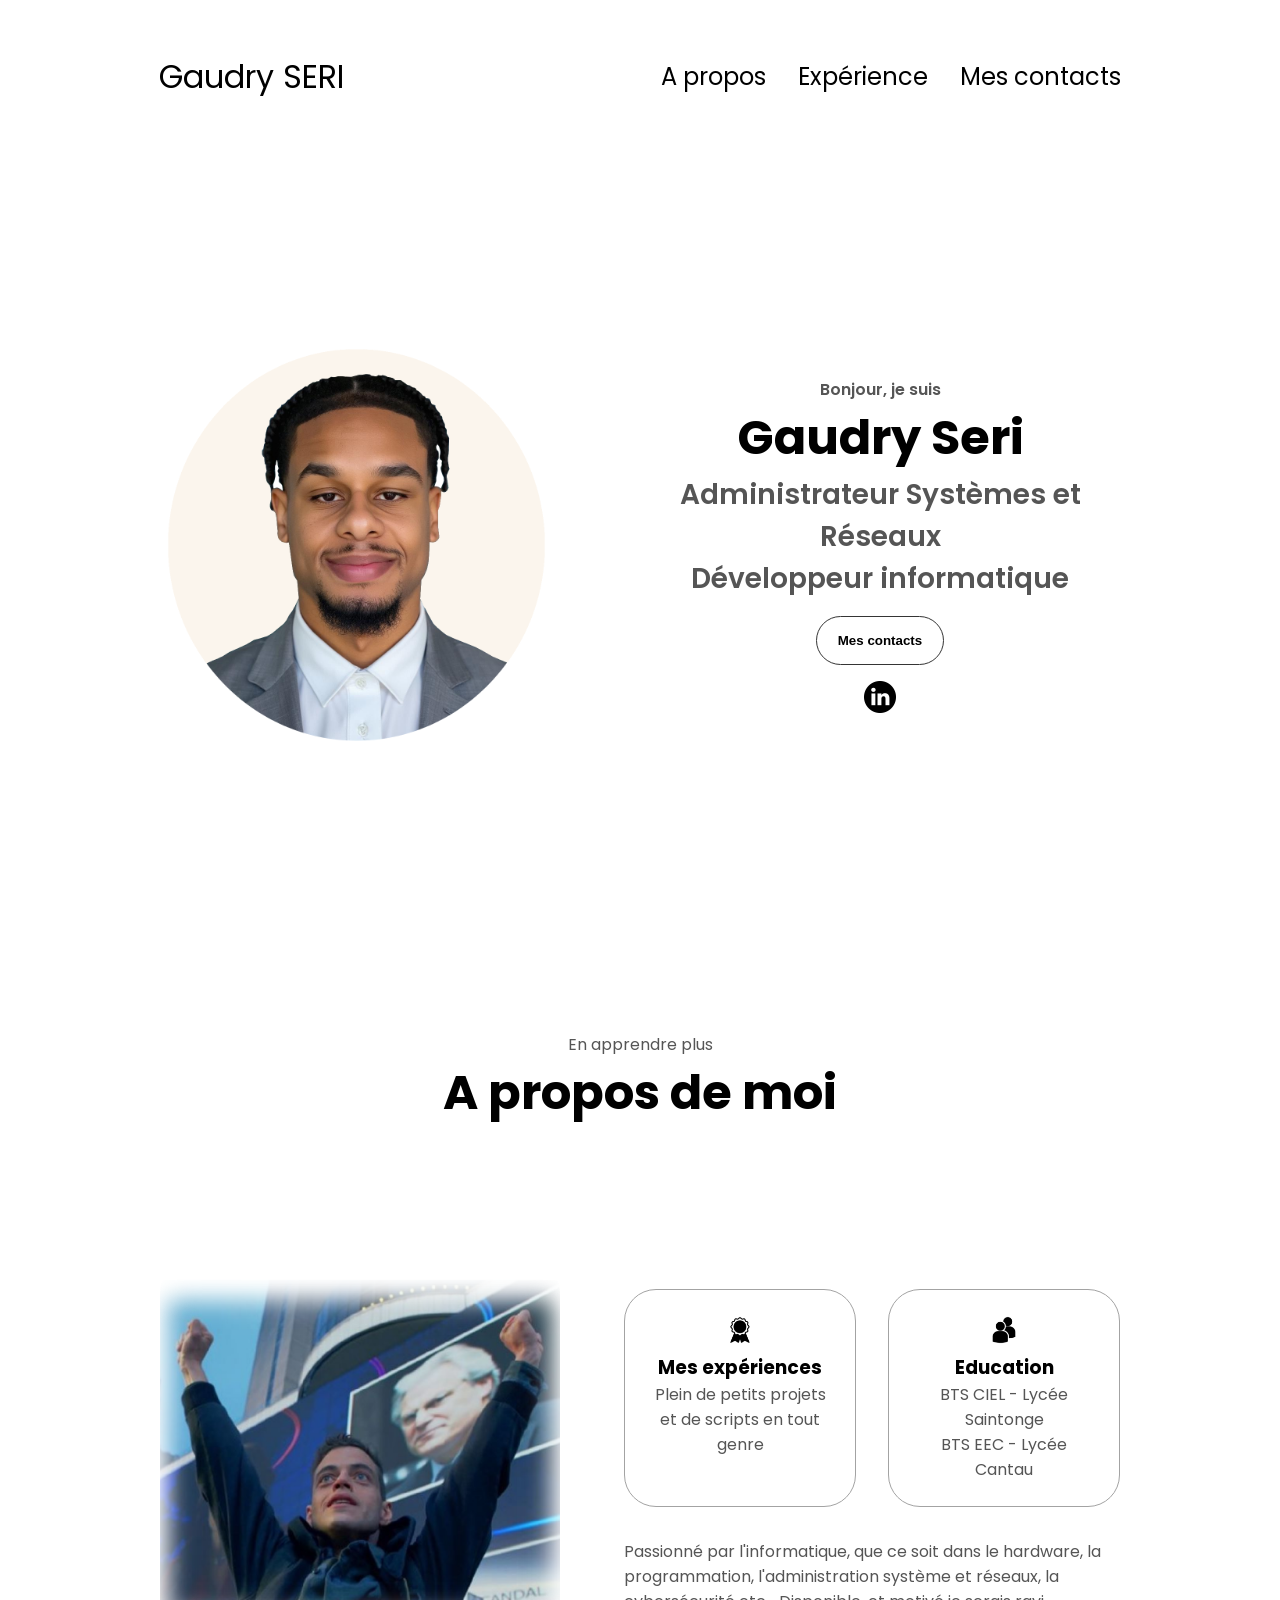
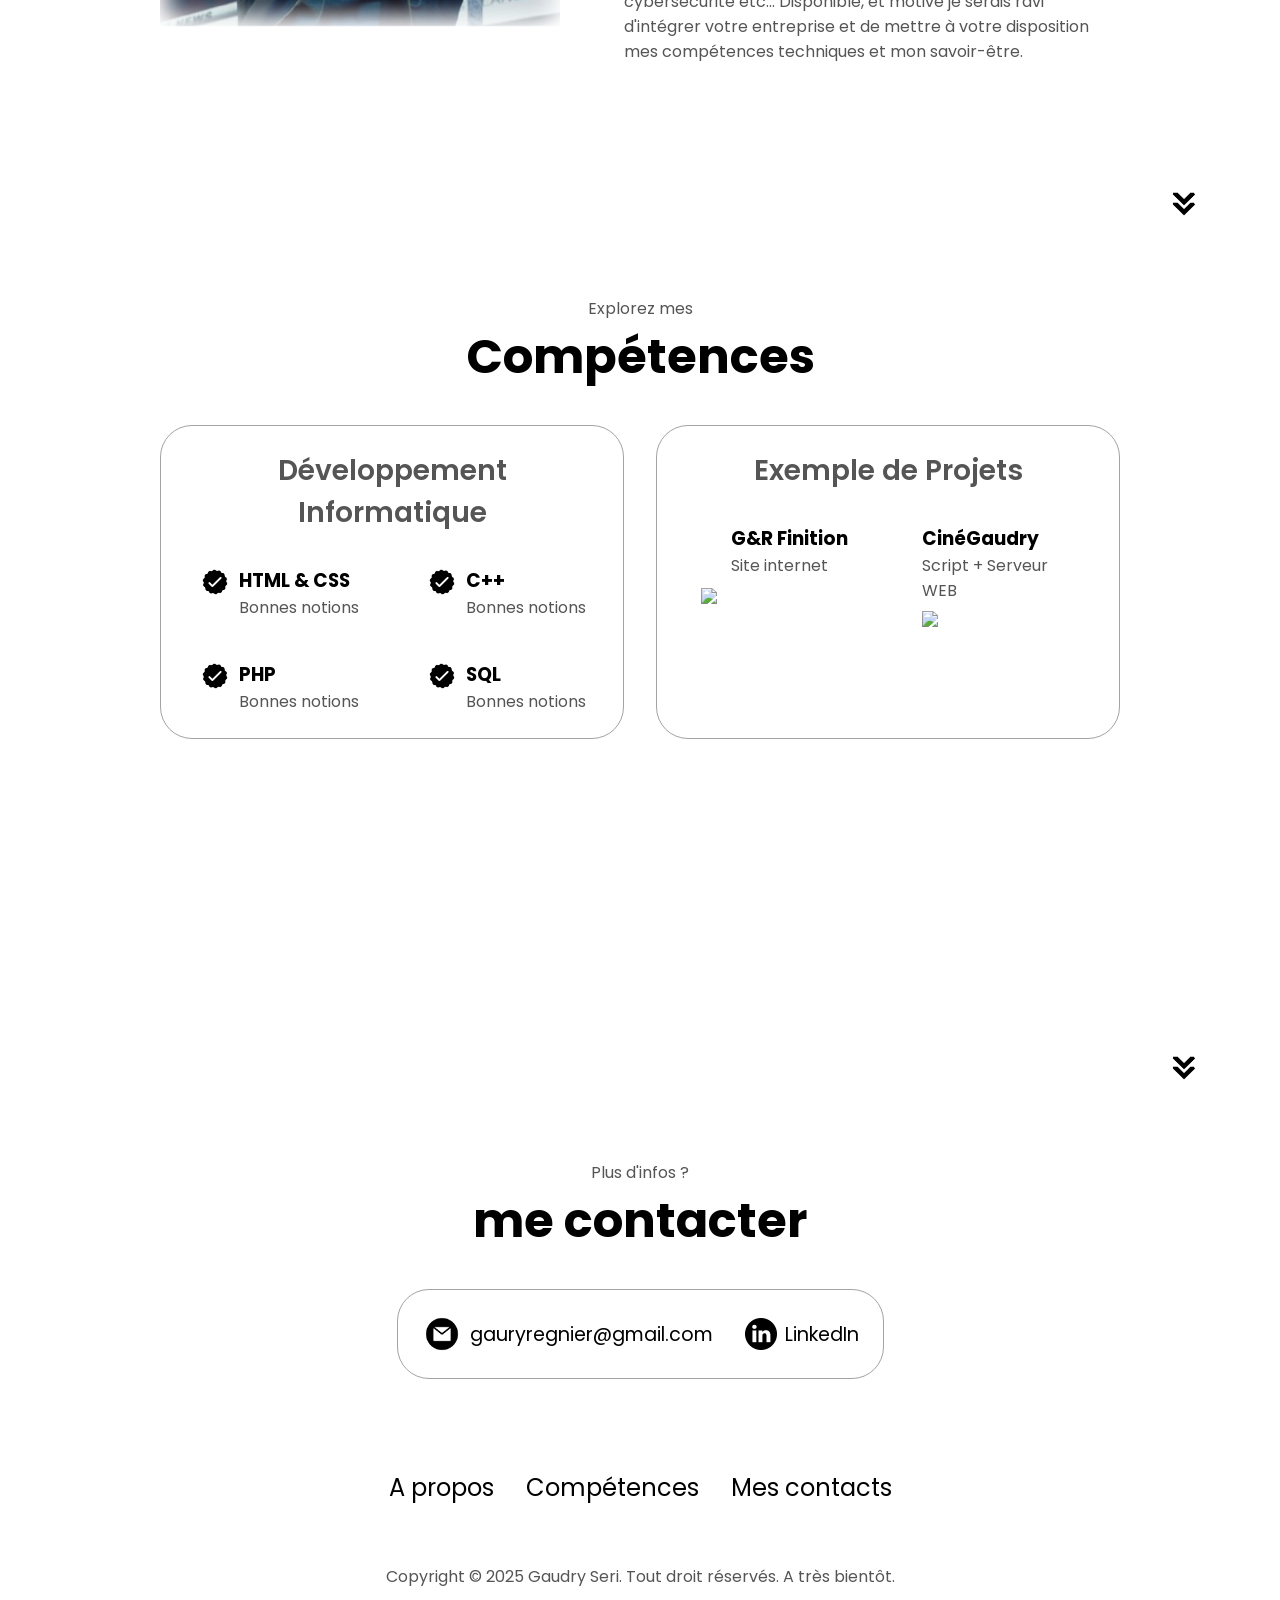
==== index.html @ b8d7e2d5 "Add files via upload" ====
<!DOCTYPE html>
<html lang="en">
  <head>
    <meta charset="UTF-8" />
    <meta http-equiv="X-UA-Compatible" content="IE=edge" />
    <meta name="viewport" content="width=device-width, initial-scale=1.0" />
    <title>Mon Portfolio</title>
    <link rel="stylesheet" href="style.css" />
    <link rel="stylesheet" href="mediaqueries.css" />
  </head>
  <body>
    <nav id="desktop-nav">
      <div class="logo">Gaudry SERI</div>
      <div>
        <ul class="nav-links">
          <li><a href="#about">A propos</a></li>
          <li><a href="#experience">Expérience</a></li>
          <li><a href="#contact">Mes contacts</a></li>
        </ul>
      </div>
    </nav>
    <nav id="hamburger-nav">
      <div class="logo">Gaudry Seri</div>
      <div class="hamburger-menu">
        <div class="hamburger-icon" onclick="toggleMenu()">
          <span></span>
          <span></span>
          <span></span>
        </div>
        <div class="menu-links">
          <li><a href="#about" onclick="toggleMenu()">A propos</a></li>
          <li><a href="#experience" onclick="toggleMenu()">Compétences</a></li>
          <li><a href="#contact" onclick="toggleMenu()">Mes contacts</a></li>
        </div>
      </div>
    </nav>
    <section id="profile">
      <div class="section__pic-container">
        <img src="./assets/profile.png" alt="Photo de profil Marouane Stob" />
      </div>
      <div class="section__text">
        <p class="section__text__p1">Bonjour, je suis</p>
        <h1 class="title">Gaudry Seri</h1>
        <p class="section__text__p2">Administrateur Systèmes et Réseaux<br> Développeur informatique </p>
        <div class="btn-container">
          <button class="btn btn-color-2" onclick="location.href='./#contact'">
            Mes contacts
          </button>
        </div>
        <div id="socials-container">
          <img
            src="./assets/linkedin.png"
            alt="My LinkedIn profile"
            class="icon"
            onclick="location.href='https://www.linkedin.com/in/gaudry-seri/'"
          />
        </div>
      </div>
    </section>
    <section id="about">
      <p class="section__text__p1">En apprendre plus</p>
      <h1 class="title">A propos de moi</h1>
      <div class="section-container">
        <div class="section__pic-container">
          <img
            src="./assets/eliottof.png"
            alt="Photo de profile"
            class="about-pic"
          />
        </div>
        <div class="about-details-container">
          <div class="about-containers">
            <div class="details-container">
              <img
                src="./assets/experience.png"
                alt="Icon expérience"
                class="icon"
              />
              <h3>Mes expériences</h3>
              <p>Plein de petits projets et de scripts en tout genre</p>
            </div>
            <div class="details-container">
              <img
                src="./assets/education.png"
                alt="Education icon"
                class="icon"
              />
              <h3>Education</h3>
              <p>BTS CIEL - Lycée Saintonge<br />BTS EEC - Lycée Cantau</p>
            </div>
          </div>
          <div class="text-container">
            <p>
              Passionné par l'informatique, que ce soit dans le hardware, la programmation, l'administration système et réseaux, la cybersécurité etc...
Disponible, et motivé je serais ravi d'intégrer votre entreprise et de mettre à votre disposition mes compétences techniques et mon savoir-être.
          </div>
        </div>
      </div>
      <img
        src="./assets/arrow.png"
        alt="Arrow icon"
        class="icon arrow"
        onclick="location.href='./#experience'"
      />
    </section>
    <section id="experience">
      <p class="section__text__p1">Explorez mes</p>
      <h1 class="title">Compétences</h1>
      <div class="experience-details-container">
        <div class="about-containers">
          <div class="details-container">
            <h2 class="experience-sub-title">Développement Informatique</h2>
            <div class="article-container">
              <article>
                <img
                  src="./assets/checkmark.png"
                  alt="Experience icon"
                  class="icon"
                />
                <div>
                  <h3>HTML & CSS</h3>
                  <p>Bonnes notions</p>
                </div>
              </article>
              <article>
                <img
                  src="./assets/checkmark.png"
                  alt="Experience icon"
                  class="icon"
                />
                <div>
                  <h3>C++</h3>
                  <p>Bonnes notions</p>
                </div>
              </article>
              <article>
                <img
                  src="./assets/checkmark.png"
                  alt="Experience icon"
                  class="icon"
                />
                <div>
                  <h3>PHP</h3>
                  <p>Bonnes notions</p>
                </div>
              </article>
              <article>
                <img
                  src="./assets/checkmark.png"
                  alt="Experience icon"
                  class="icon"
                />
                <div>
                  <h3>SQL</h3>
                  <p>Bonnes notions</p>
                </div>
              </article>             
            </div>
          </div>
          <div class="details-container">
            <h2 class="experience-sub-title">Exemple de Projets</h2>
            <div class="article-container">
              <article>
                <div>
                  <h3 style="margin-left: 30px;">G&R Finition</h3>
                  <p style="position: relative; margin-left: 30px;">Site internet</p>
                  <a href="https://www.grfinition.com/" target="_blank">
                  <img src="../portfolio-marouane-main/assets/grfinition.png" class="grfinition">
                </a>
                </div>
              </article>
              <article>
                <div>
                  <h3>CinéGaudry</h3>
                  <p>Script + Serveur WEB</p>
                  <a href="../portfolio-marouane-main/assets/Scrapping.pdf" download>
                    <img src="../portfolio-marouane-main/assets/cine.png" class="cine">
                  </a>
                </div>
              </article>
            </div>
          </div>
        </div>
      </div>
      <img
        src="./assets/arrow.png"
        alt="Arrow icon"
        class="icon arrow"
        onclick="location.href='./#contact'"
      />
    </section>
    <section id="contact">
      <p class="section__text__p1">Plus d'infos ?</p>
      <h1 class="title">me contacter</h1>
      <div class="contact-info-upper-container">
        <div class="contact-info-container">
          <img
            src="./assets/email.png"
            alt="Email icon"
            class="icon contact-icon email-icon"
          />
          <p><a href="mailto:marouanestob298@gmail.com">gauryregnier@gmail.com</a></p>
        </div>
        <div class="contact-info-container">
          <img
            src="./assets/linkedin.png"
            alt="LinkedIn icon"
            class="icon contact-icon"
          />
          <p><a href="https://www.linkedin.com/in/gaudry-seri/" target="_blank">LinkedIn</a></p>
        </div>
      </div>
    </section>
    <footer>
      <nav>
        <div class="nav-links-container">
          <ul class="nav-links">
            <li><a href="#about">A propos</a></li>
            <li><a href="#experience">Compétences</a></li>
            <li><a href="#contact">Mes contacts</a></li>
          </ul>
        </div>
      </nav>
      <p>Copyright &#169; 2025 Gaudry Seri. Tout droit réservés. A très bientôt.</p>
    </footer>
    <script src="script.js"></script>
  </body>
</html>
---- style.css ----
/* GENERAL */

@import url("https://fonts.googleapis.com/css2?family=Poppins:wght@300;400;500;600&display=swap");

* {
  margin: 0;
  padding: 0;
}

body {
  font-family: "Poppins", sans-serif;
}

html {
  scroll-behavior: smooth;
}

p {
  color: rgb(85, 85, 85);
}

/* TRANSITION */

a,
.btn {
  transition: all 300ms ease;
}

/* DESKTOP NAV */

nav,
.nav-links {
  display: flex;
}

nav {
  justify-content: space-around;
  align-items: center;
  height: 17vh;
}

.nav-links {
  gap: 2rem;
  list-style: none;
  font-size: 1.5rem;
}

a {
  color: black;
  text-decoration: none;
  text-decoration-color: white;
}

a:hover {
  color: grey;
  text-decoration: underline;
  text-underline-offset: 1rem;
  text-decoration-color: rgb(181, 181, 181);
}

.logo {
  font-size: 2rem;
}

.logo:hover {
  cursor: default;
}

.grfinition{
  width: 110%;
  margin-top: 10px;
  transition: transform 0.3s ease;
}

.grfinition:hover {
  transform: scale(1.05);
}

.cine{
  width: 90%;
  margin-top: 8px;
  transition: transform 0.3s ease;
}

.cine:hover {
  transform: scale(1.05);
}


/* HAMBURGER MENU */

#hamburger-nav {
  display: none;
}

.hamburger-menu {
  position: relative;
  display: inline-block;
}

.hamburger-icon {
  display: flex;
  flex-direction: column;
  justify-content: space-between;
  height: 24px;
  width: 30px;
  cursor: pointer;
}

.hamburger-icon span {
  width: 100%;
  height: 2px;
  background-color: black;
  transition: all 0.3 ease-in-out;
}

.menu-links {
  position: absolute;
  top: 100%;
  right: 0;
  background-color: white;
  width: fit-content;
  max-height: 0;
  overflow: hidden;
  transition: all 0.3 ease-in-out;
}

.menu-links a {
  display: block;
  padding: 10px;
  text-align: center;
  font-size: 1.5rem;
  color: black;
  text-decoration: none;
  transition: all 0.3 ease-in-out;
}

.menu-links li {
  list-style: none;
}

.menu-links.open {
  max-height: 300px;
}

.hamburger-icon.open span:first-child {
  transform: rotate(45deg) translate(10px, 5px);
}

.hamburger-icon.open span:nth-child(2) {
  opacity: 0;
}

.hamburger-icon.open span:last-child {
  transform: rotate(-45deg) translate(10px, -5px);
}

.hamburger-icon span:first-child {
  transform: none;
}

.hamburger-icon span:first-child {
  opacity: 1;
}

.hamburger-icon span:first-child {
  transform: none;
}

/* SECTIONS */

section {
  padding-top: 4vh;
  height: 96vh;
  margin: 0 10rem;
  box-sizing: border-box;
  min-height: fit-content;
}

.section-container {
  display: flex;
}

/* PROFILE SECTION */

#profile {
  display: flex;
  justify-content: center;
  gap: 5rem;
  height: 80vh;
}

.section__pic-container {
  display: flex;
  height: 400px;
  width: 400px;
  margin: auto 0;
}

.section__text {
  align-self: center;
  text-align: center;
}

.section__text p {
  font-weight: 600;
}

.section__text__p1 {
  text-align: center;
}

.section__text__p2 {
  font-size: 1.75rem;
  margin-bottom: 1rem;
}

.title {
  font-size: 3rem;
  text-align: center;
}

#socials-container {
  display: flex;
  justify-content: center;
  margin-top: 1rem;
  gap: 1rem;
}

/* ICONS */

.icon {
  cursor: pointer;
  height: 2rem;
}

/* BUTTONS */

.btn-container {
  display: flex;
  justify-content: center;
  gap: 1rem;
}

.btn {
  font-weight: 600;
  transition: all 300ms ease;
  padding: 1rem;
  width: 8rem;
  border-radius: 2rem;
}

.btn-color-1,
.btn-color-2 {
  border: rgb(53, 53, 53) 0.1rem solid;
}

.btn-color-1:hover,
.btn-color-2:hover {
  cursor: pointer;
}

.btn-color-1,
.btn-color-2:hover {
  background: rgb(53, 53, 53);
  color: white;
}

.btn-color-1:hover {
  background: rgb(0, 0, 0);
}

.btn-color-2 {
  background: none;
}

.btn-color-2:hover {
  border: rgb(255, 255, 255) 0.1rem solid;
}

.btn-container {
  gap: 1rem;
}

/* ABOUT SECTION */

#about {
  position: relative;
}

.about-containers {
  gap: 2rem;
  margin-bottom: 2rem;
  margin-top: 2rem;
}

.about-details-container {
  justify-content: center;
  flex-direction: column;
}

.about-containers,
.about-details-container {
  display: flex;
}

.about-pic {
  border-radius: 2rem;
}

.arrow {
  position: absolute;
  right: -5rem;
  bottom: 2.5rem;
}

.details-container {
  padding: 1.5rem;
  flex: 1;
  background: white;
  border-radius: 2rem;
  border: rgb(53, 53, 53) 0.1rem solid;
  border-color: rgb(163, 163, 163);
  text-align: center;
}

.section-container {
  gap: 4rem;
  height: 80%;
}

.section__pic-container {
  height: 400px;
  width: 400px;
  margin: auto 0;
}

/* EXPERIENCE SECTION */

#experience {
  position: relative;
}

.experience-sub-title {
  color: rgb(85, 85, 85);
  font-weight: 600;
  font-size: 1.75rem;
  margin-bottom: 2rem;
}

.experience-details-container {
  display: flex;
  justify-content: center;
  flex-direction: column;
}

.article-container {
  display: flex;
  text-align: initial;
  flex-wrap: wrap;
  flex-direction: row;
  gap: 2.5rem;
  justify-content: space-around;
}

article {
  display: flex;
  width: 10rem;
  justify-content: space-around;
  gap: 0.5rem;
}

article .icon {
  cursor: default;
}

/* PROJECTS SECTION */

#projects {
  position: relative;
}

.color-container {
  border-color: rgb(163, 163, 163);
  background: rgb(250, 250, 250);
}

.project-img {
  border-radius: 2rem;
  width: 90%;
  height: 90%;
}

.project-title {
  margin: 1rem;
  color: black;
}

.project-btn {
  color: black;
  border-color: rgb(163, 163, 163);
}

/* CONTACT */

#contact {
  display: flex;
  justify-content: center;
  flex-direction: column;
  height: 70vh;
}

.contact-info-upper-container {
  display: flex;
  justify-content: center;
  border-radius: 2rem;
  border: rgb(53, 53, 53) 0.1rem solid;
  border-color: rgb(163, 163, 163);
  background: (250, 250, 250);
  margin: 2rem auto;
  padding: 0.5rem;
}

.contact-info-container {
  display: flex;
  align-items: center;
  justify-content: center;
  gap: 0.5rem;
  margin: 1rem;
}

.contact-info-container p {
  font-size: larger;
}

.contact-icon {
  cursor: default;
}

.email-icon {
  height: 2.5rem;
}

/* FOOTER SECTION */

footer {
  height: 26vh;
  margin: 0 1rem;
}

footer p {
  text-align: center;
}

.shadowbox {
  width: 15em;
  border-radius: 25% 10%;
  box-shadow: 8px 8px 5px #444;
  padding: 8px 12px;
  background-image: linear-gradient( #ffffff, #ddd 40%, #ccc);
}
---- mediaqueries.css ----
@media screen and (max-width: 1400px) {
  #profile {
    height: 83vh;
    margin-bottom: 6rem;
  }
  .about-containers {
    flex-wrap: wrap;
  }
  #contact,
  #projects {
    height: fit-content;
  }
}

@media screen and (max-width: 1200px) {
  #desktop-nav {
    display: none;
  }
  #hamburger-nav {
    display: flex;
  }
  #experience,
  .experience-details-container {
    margin-top: 2rem;
  }
  #profile,
  .section-container {
    display: block;
  }
  .arrow {
    display: none;
  }
  section,
  .section-container {
    height: fit-content;
  }
  section {
    margin: 0 5%;
  }
  .section__pic-container {
    width: 275px;
    height: 275px;
    margin: 0 auto 2rem;
  }
  .about-containers {
    margin-top: 0;
  }
}

@media screen and (max-width: 600px) {
  #contact,
  footer {
    height: 40vh;
  }
  #profile {
    height: 83vh;
    margin-bottom: 0;
  }
  article {
    font-size: 1rem;
  }
  footer nav {
    height: fit-content;
    margin-bottom: 2rem;
  }
  .about-containers,
  .contact-info-upper-container,
  .btn-container {
    flex-wrap: wrap;
  }
  .contact-info-container {
    margin: 0;
  }
  .contact-info-container p,
  .nav-links li a {
    font-size: 1rem;
  }
  .experience-sub-title {
    font-size: 1.25rem;
  }
  .logo {
    font-size: 1.5rem;
  }
  .nav-links {
    flex-direction: column;
    gap: 0.5rem;
    text-align: center;
  }
  .section__pic-container {
    width: auto;
    height: 46vw;
    justify-content: center;
  }
  .section__text__p2 {
    font-size: 1.25rem;
  }
  .title {
    font-size: 2rem;
  }
  .text-container {
    text-align: justify;
  }
}
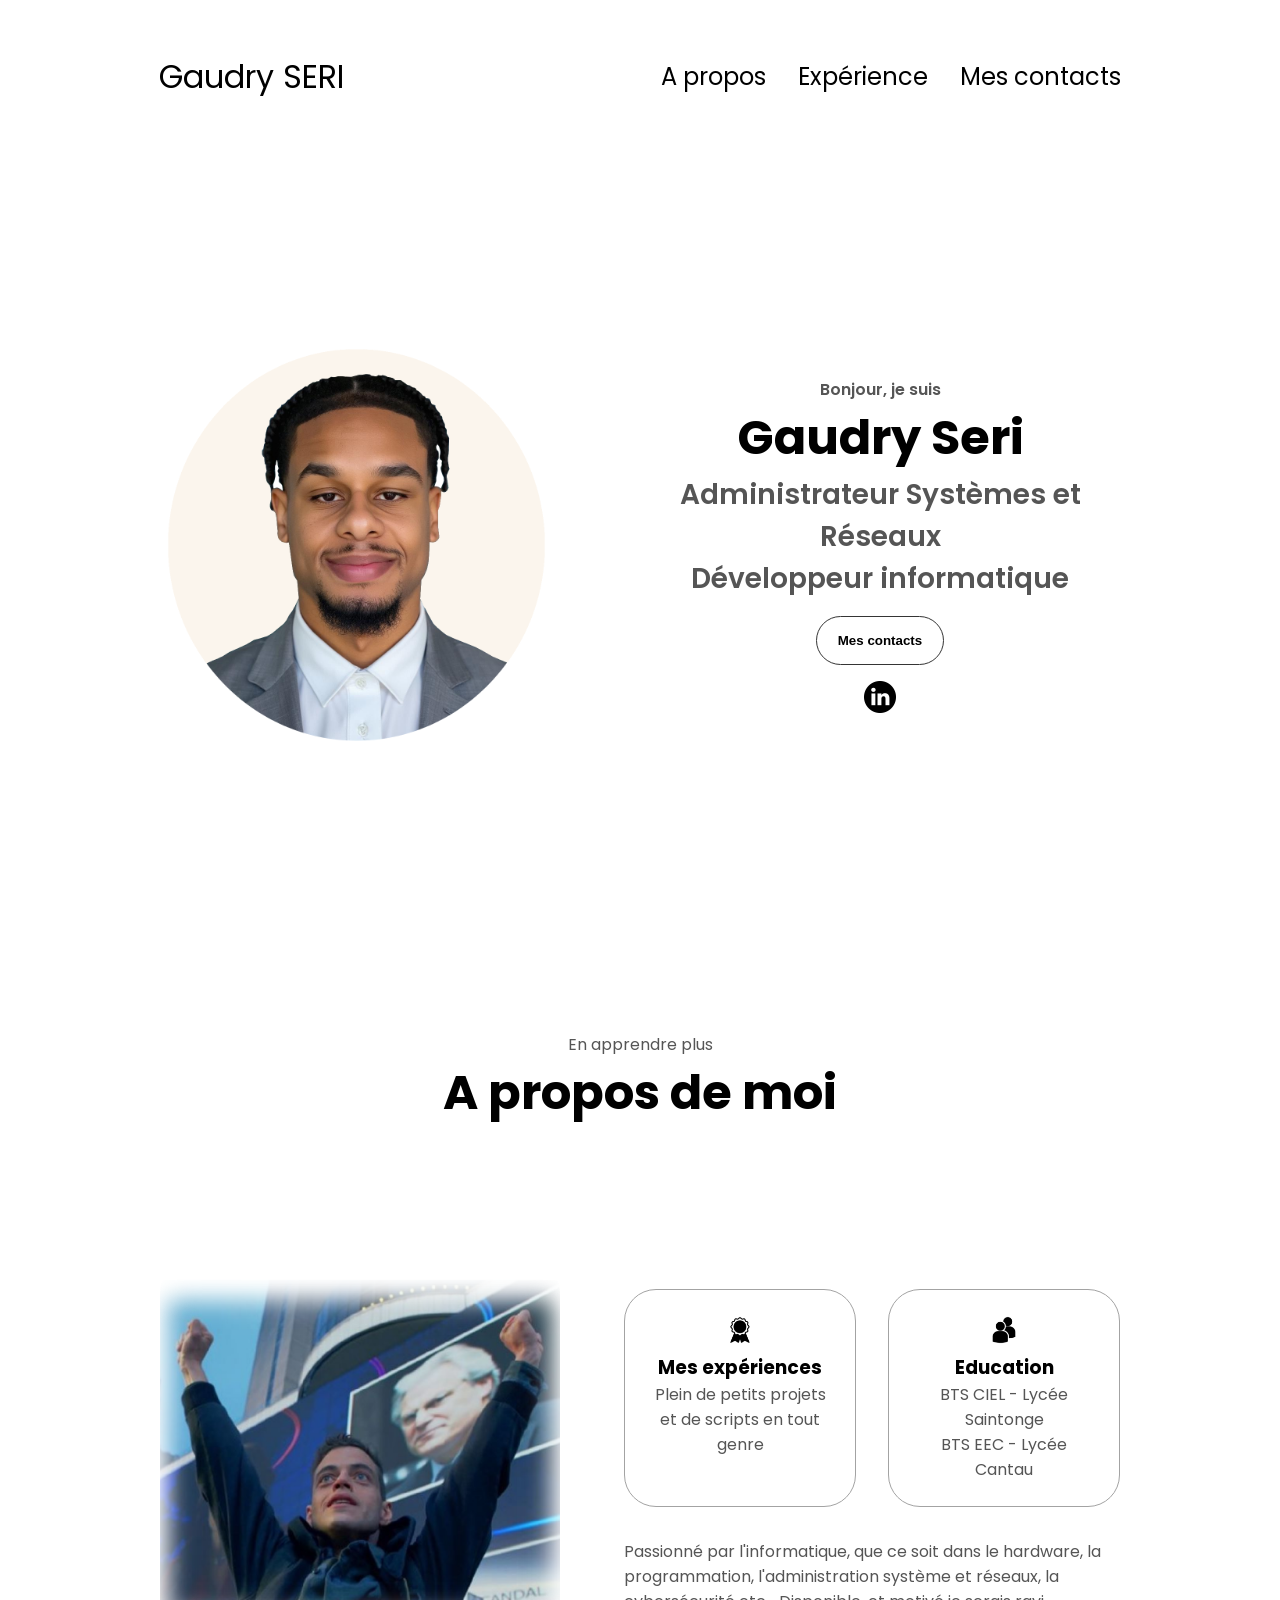
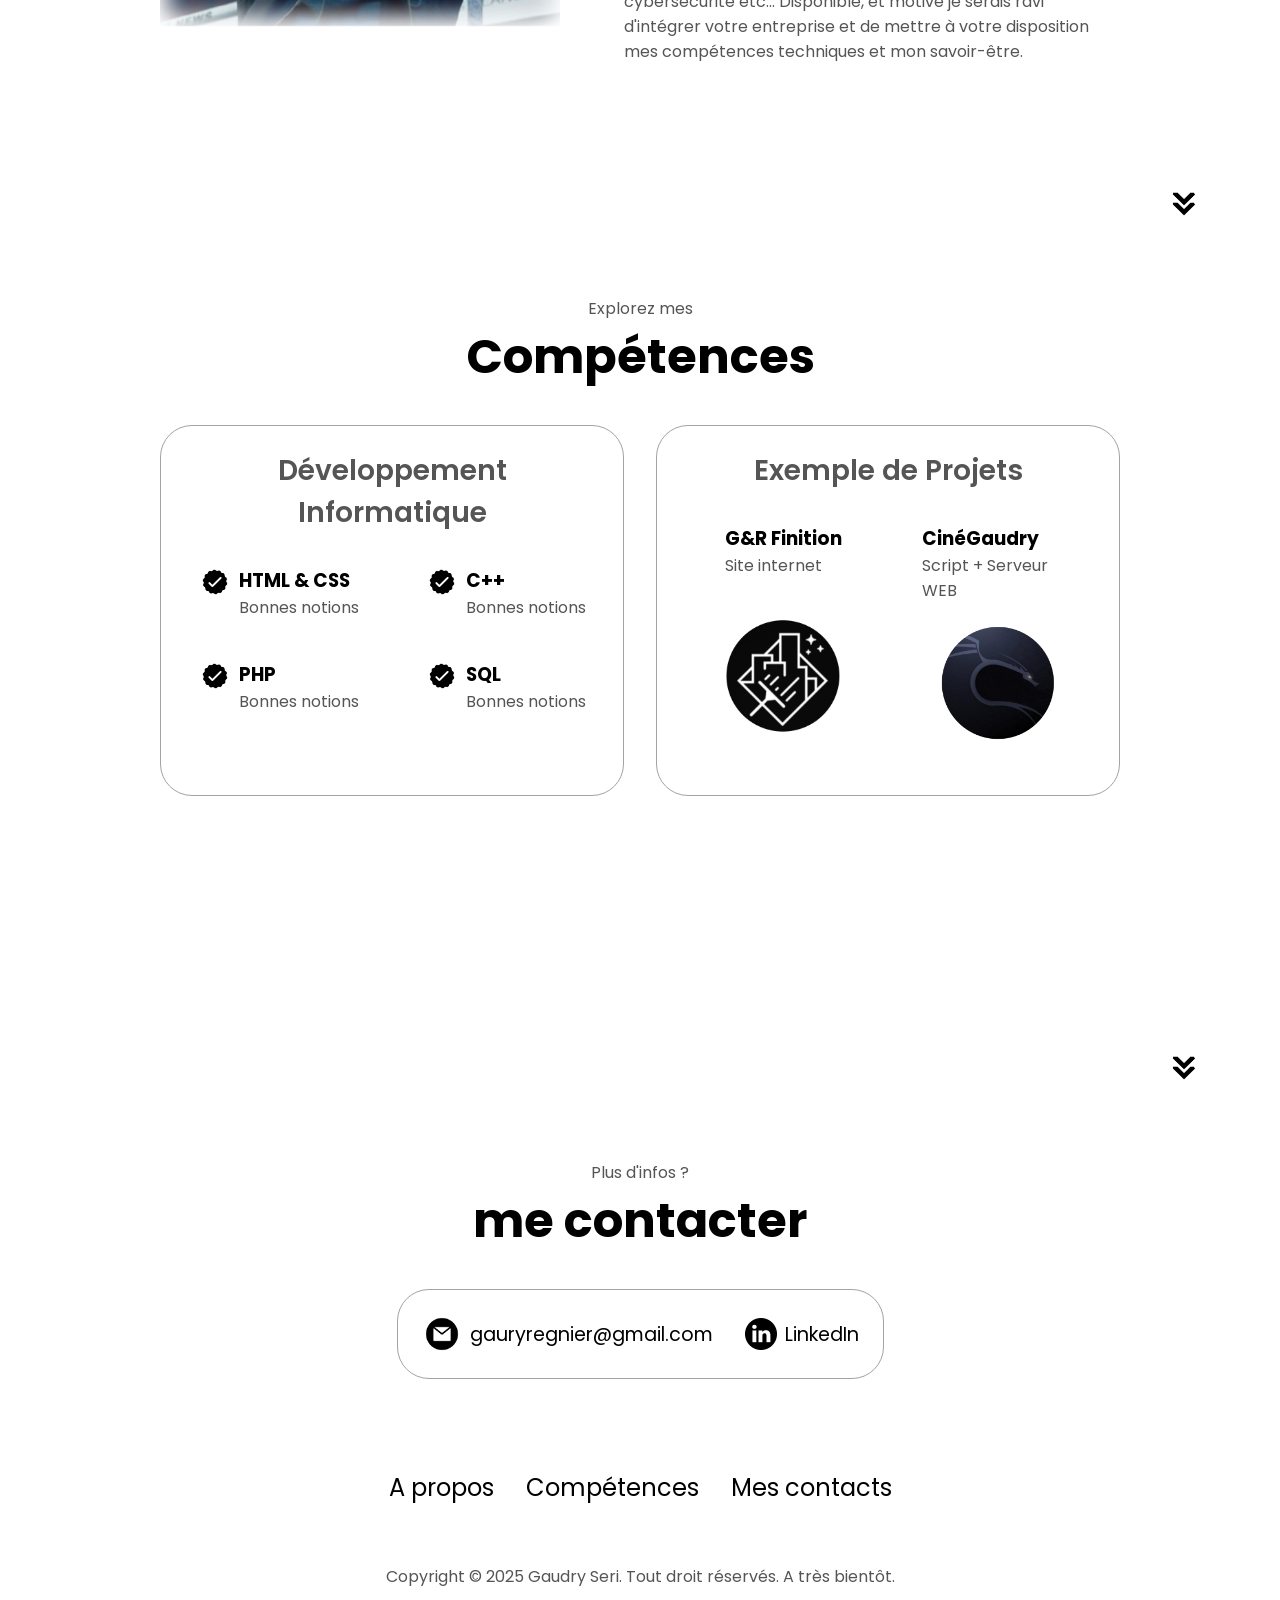
==== commit 38cddeaf: "Update index.html" ====
--- a/index.html
+++ b/index.html
@@ -165,7 +165,7 @@
                   <h3 style="margin-left: 30px;">G&R Finition</h3>
                   <p style="position: relative; margin-left: 30px;">Site internet</p>
                   <a href="https://www.grfinition.com/" target="_blank">
-                  <img src="../portfolio-marouane-main/assets/grfinition.png" class="grfinition">
+                  <img src="../assets/grfinition.png" class="grfinition">
                 </a>
                 </div>
               </article>
@@ -173,8 +173,8 @@
                 <div>
                   <h3>CinéGaudry</h3>
                   <p>Script + Serveur WEB</p>
-                  <a href="../portfolio-marouane-main/assets/Scrapping.pdf" download>
-                    <img src="../portfolio-marouane-main/assets/cine.png" class="cine">
+                  <a href="../assets/Scrapping.pdf" download>
+                    <img src="../assets/cine.png" class="cine">
                   </a>
                 </div>
               </article>
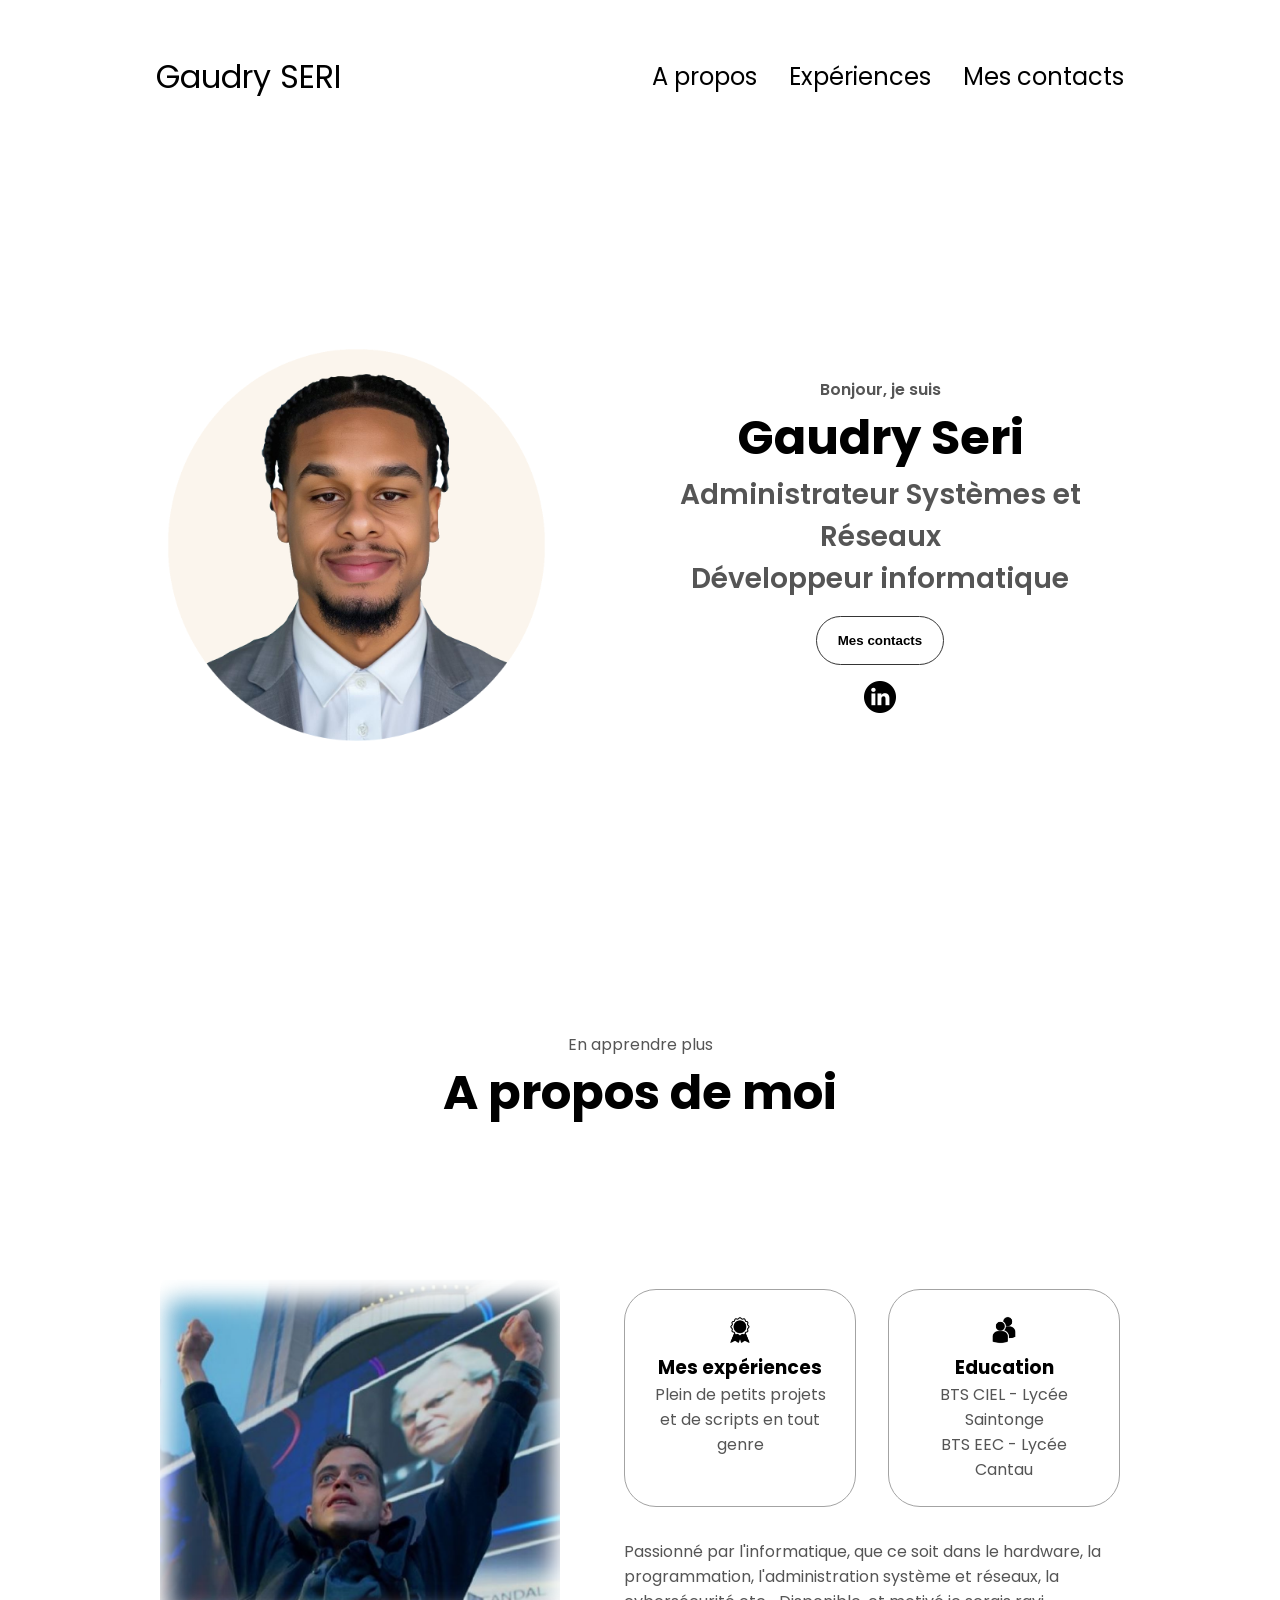
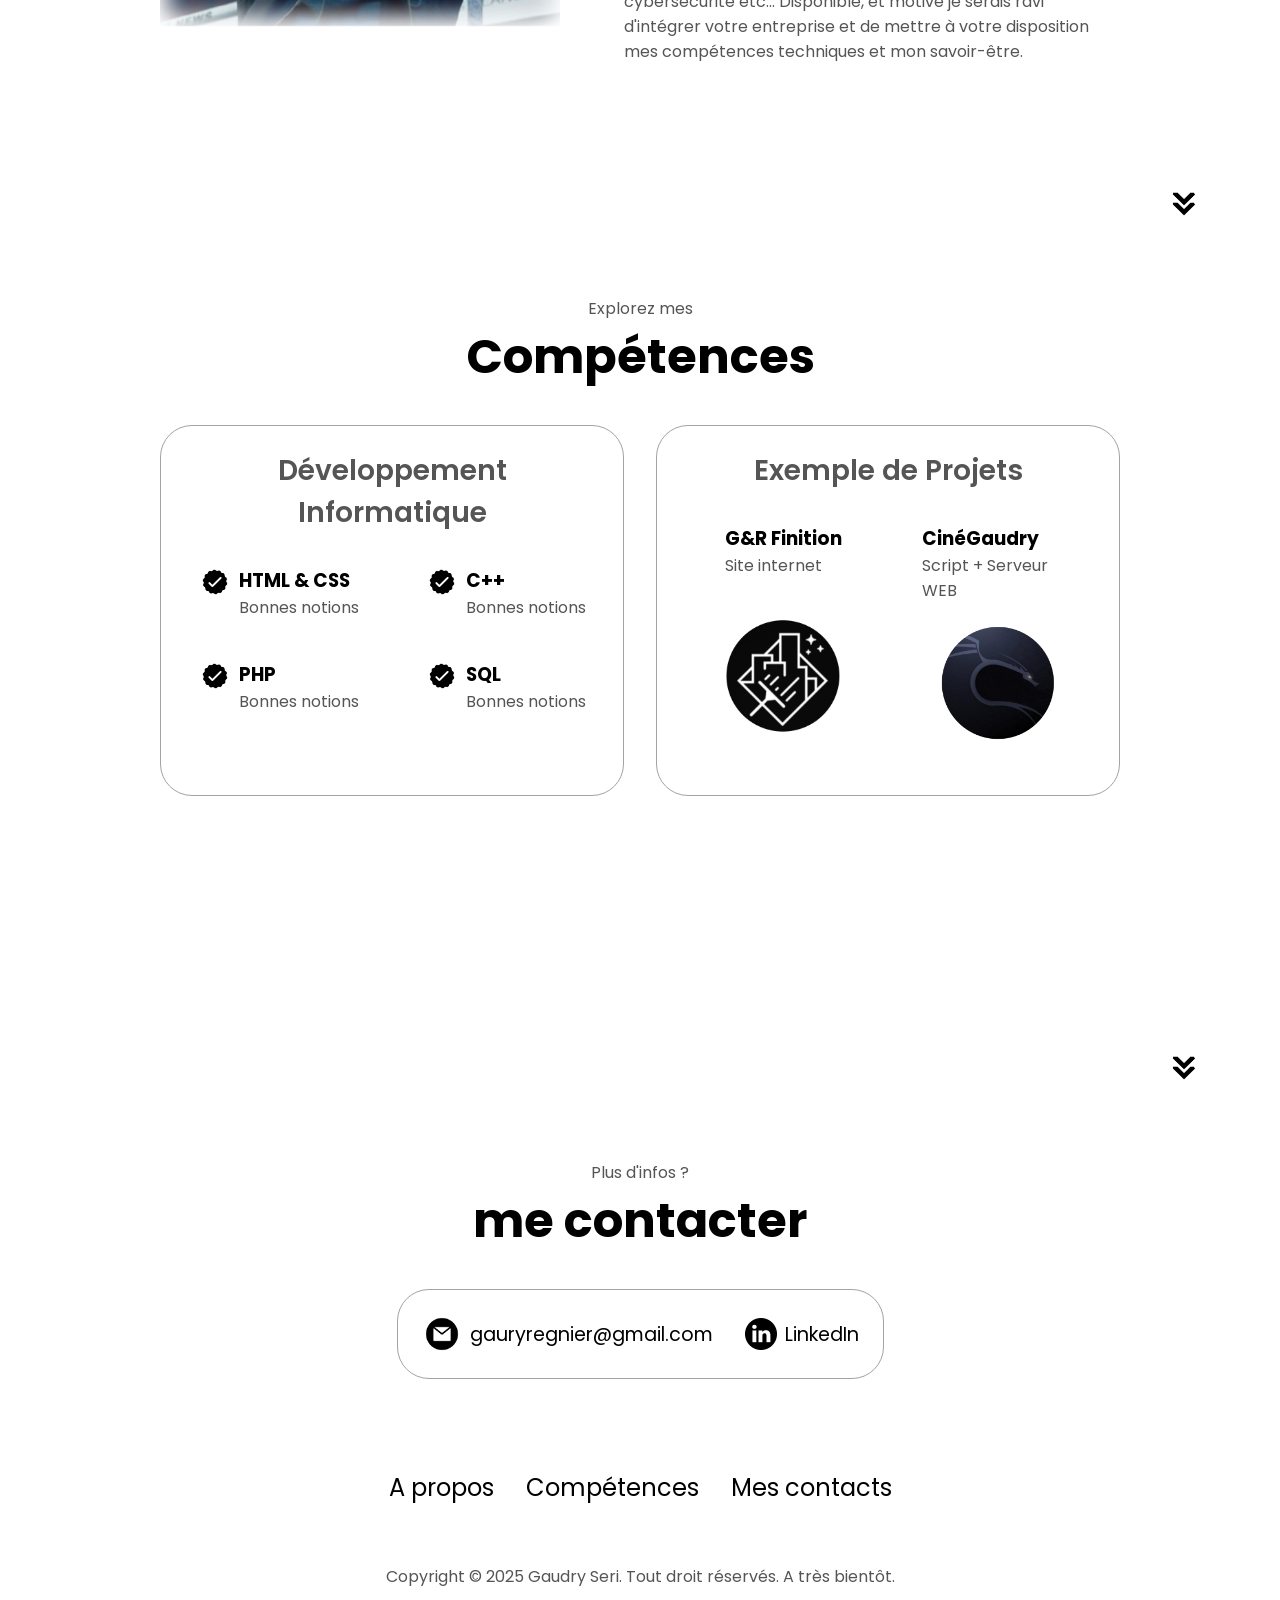
==== commit de94a275: "Update index.html" ====
--- a/index.html
+++ b/index.html
@@ -14,7 +14,7 @@
       <div>
         <ul class="nav-links">
           <li><a href="#about">A propos</a></li>
-          <li><a href="#experience">Expérience</a></li>
+          <li><a href="#experience">Expériences</a></li>
           <li><a href="#contact">Mes contacts</a></li>
         </ul>
       </div>
@@ -165,7 +165,7 @@
                   <h3 style="margin-left: 30px;">G&R Finition</h3>
                   <p style="position: relative; margin-left: 30px;">Site internet</p>
                   <a href="https://www.grfinition.com/" target="_blank">
-                  <img src="../assets/grfinition.png" class="grfinition">
+                  <img src="./assets/grfinition.png" class="grfinition">
                 </a>
                 </div>
               </article>
@@ -173,8 +173,8 @@
                 <div>
                   <h3>CinéGaudry</h3>
                   <p>Script + Serveur WEB</p>
-                  <a href="../assets/Scrapping.pdf" download>
-                    <img src="../assets/cine.png" class="cine">
+                  <a href="./assets/Scrapping.pdf" download>
+                    <img src="./assets/cine.png" class="cine">
                   </a>
                 </div>
               </article>
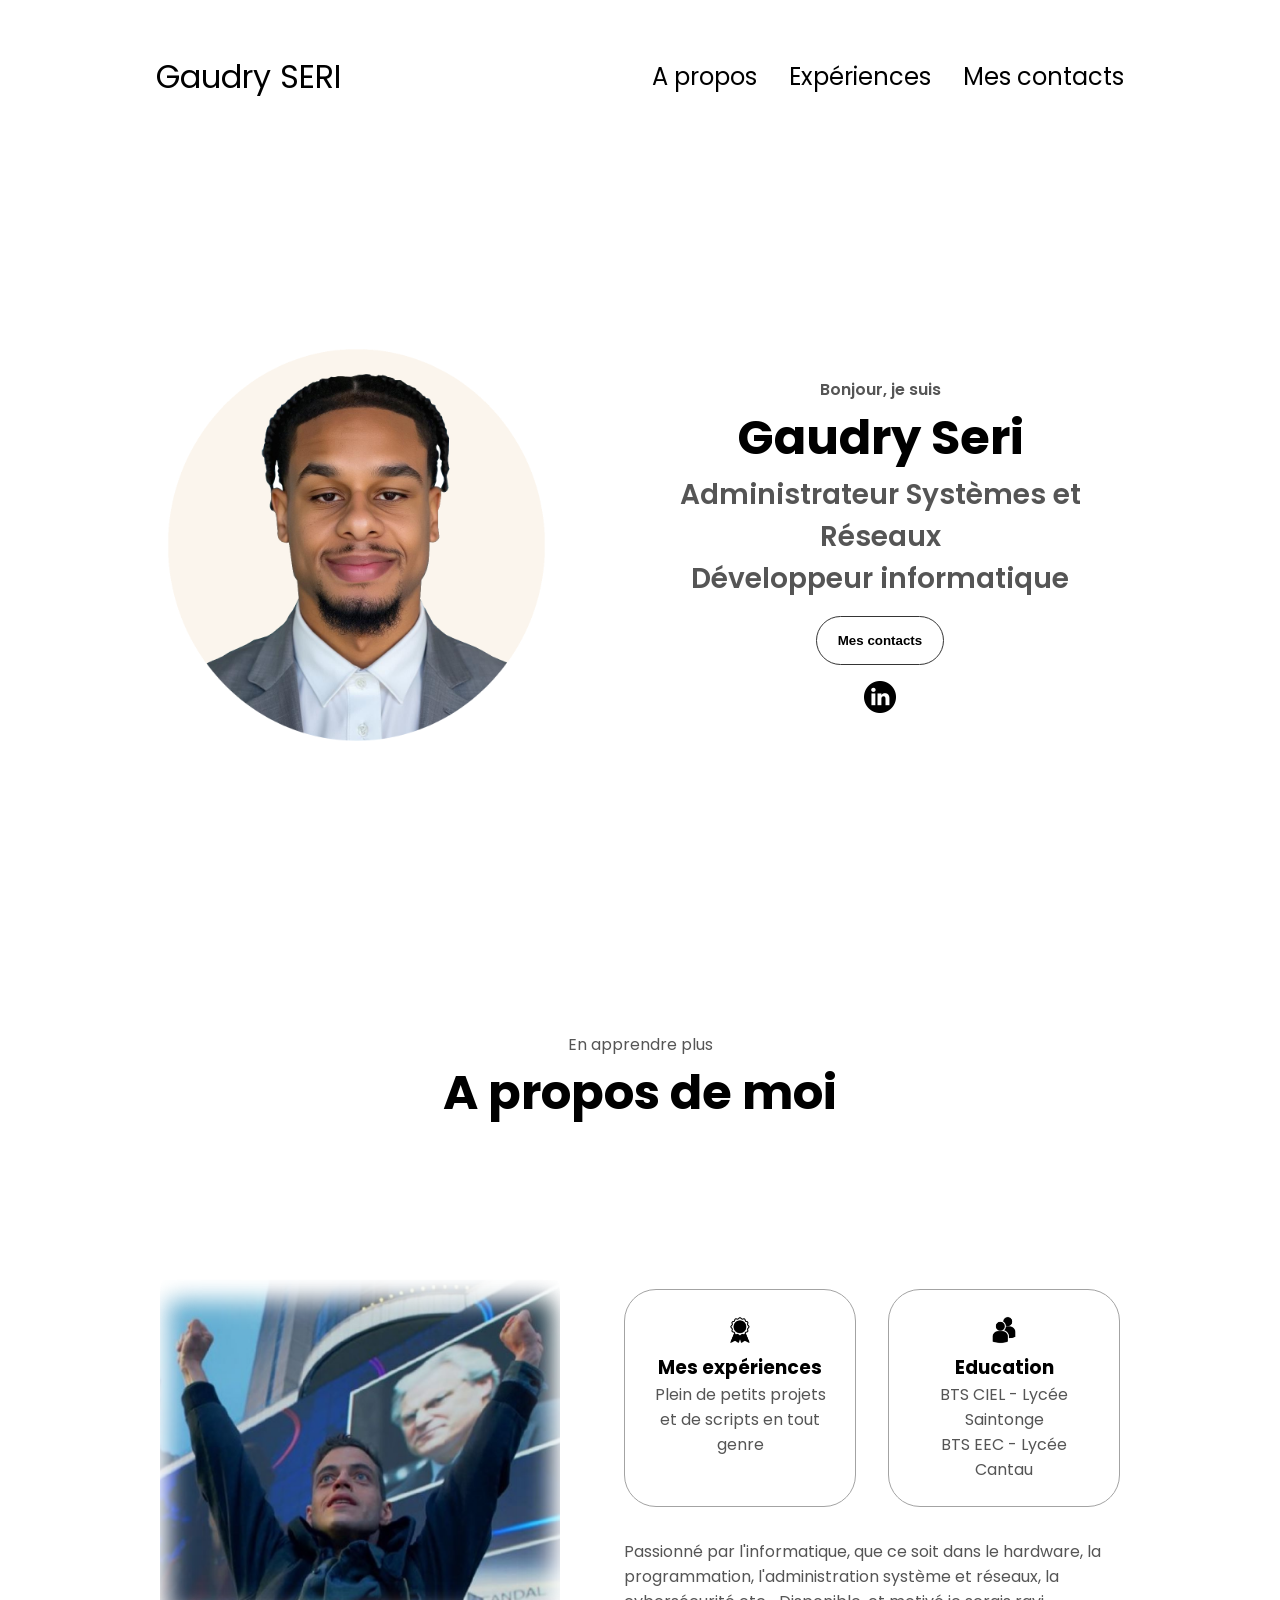
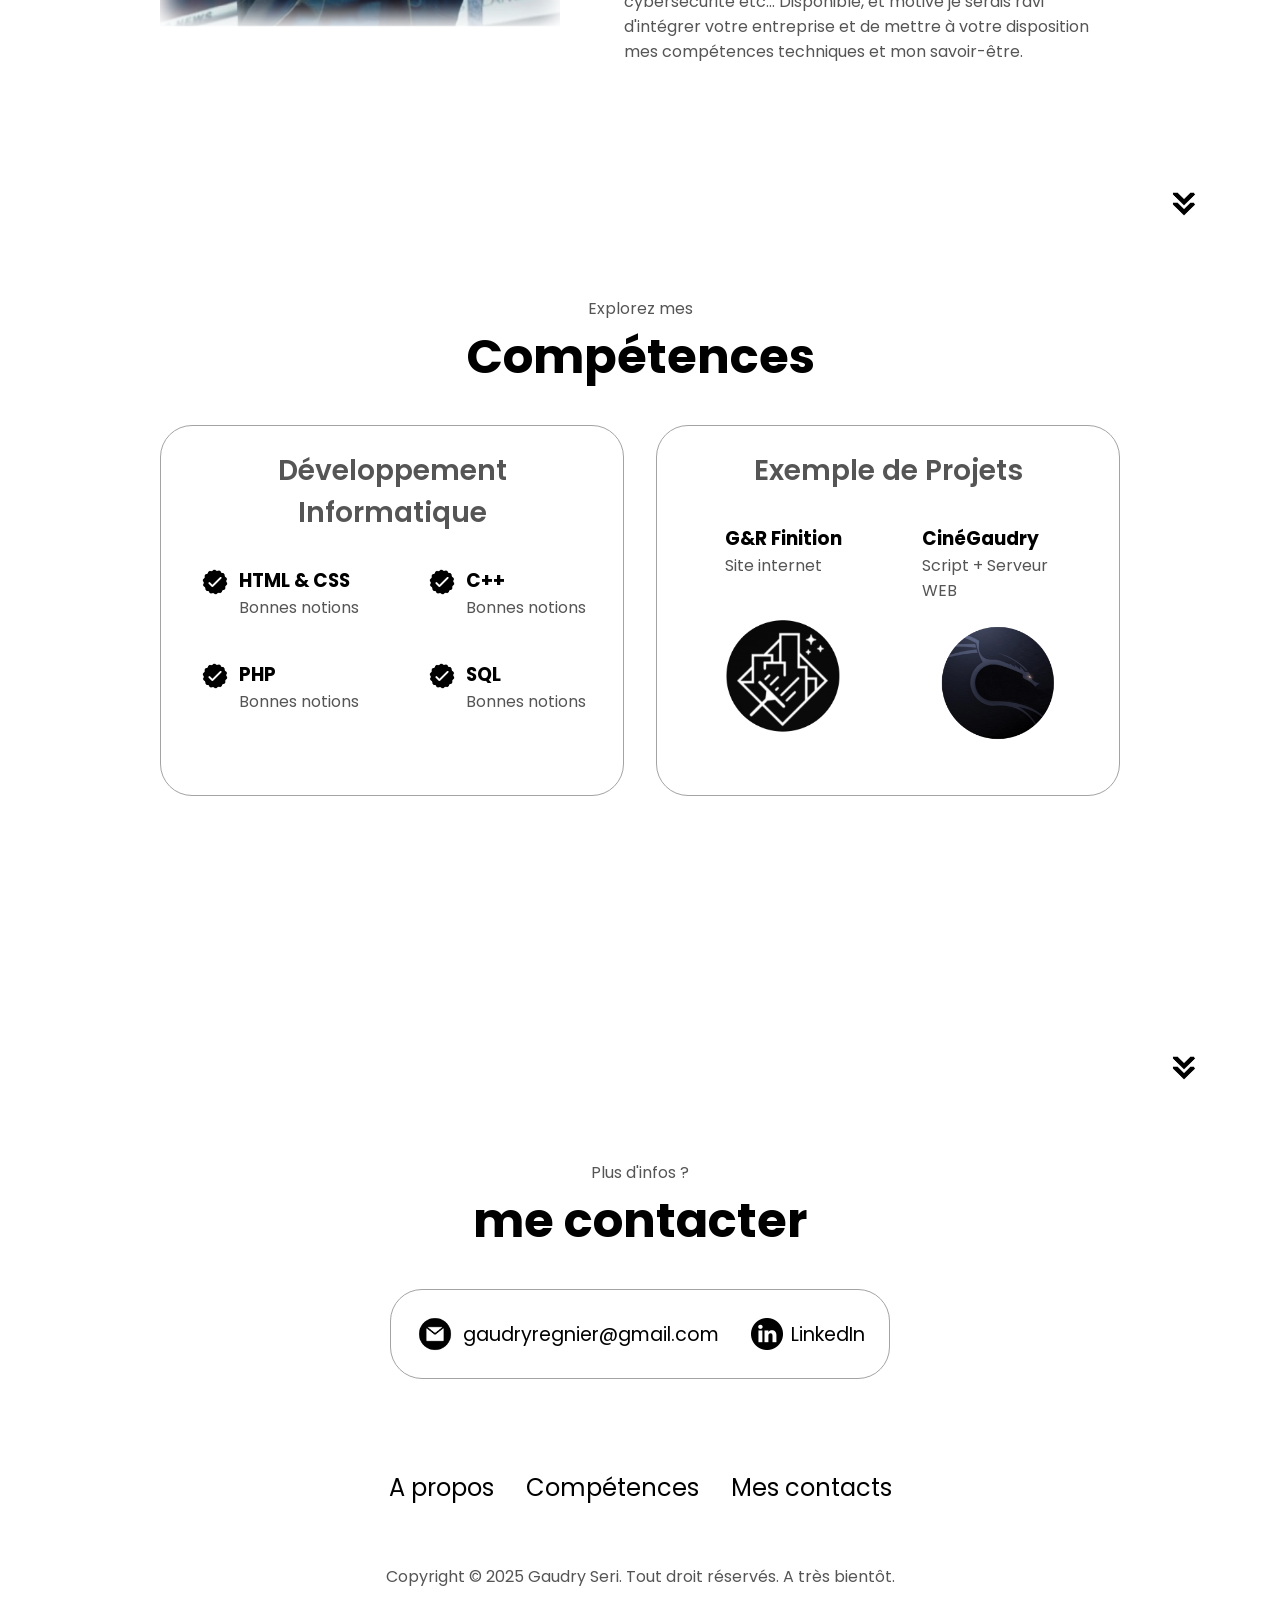
==== commit 7a14f1d4: "Update index.html" ====
--- a/index.html
+++ b/index.html
@@ -199,7 +199,7 @@
             alt="Email icon"
             class="icon contact-icon email-icon"
           />
-          <p><a href="mailto:marouanestob298@gmail.com">gauryregnier@gmail.com</a></p>
+          <p><a href="mailto:gaudryregnier@gmail.com">gaudryregnier@gmail.com</a></p>
         </div>
         <div class="contact-info-container">
           <img
